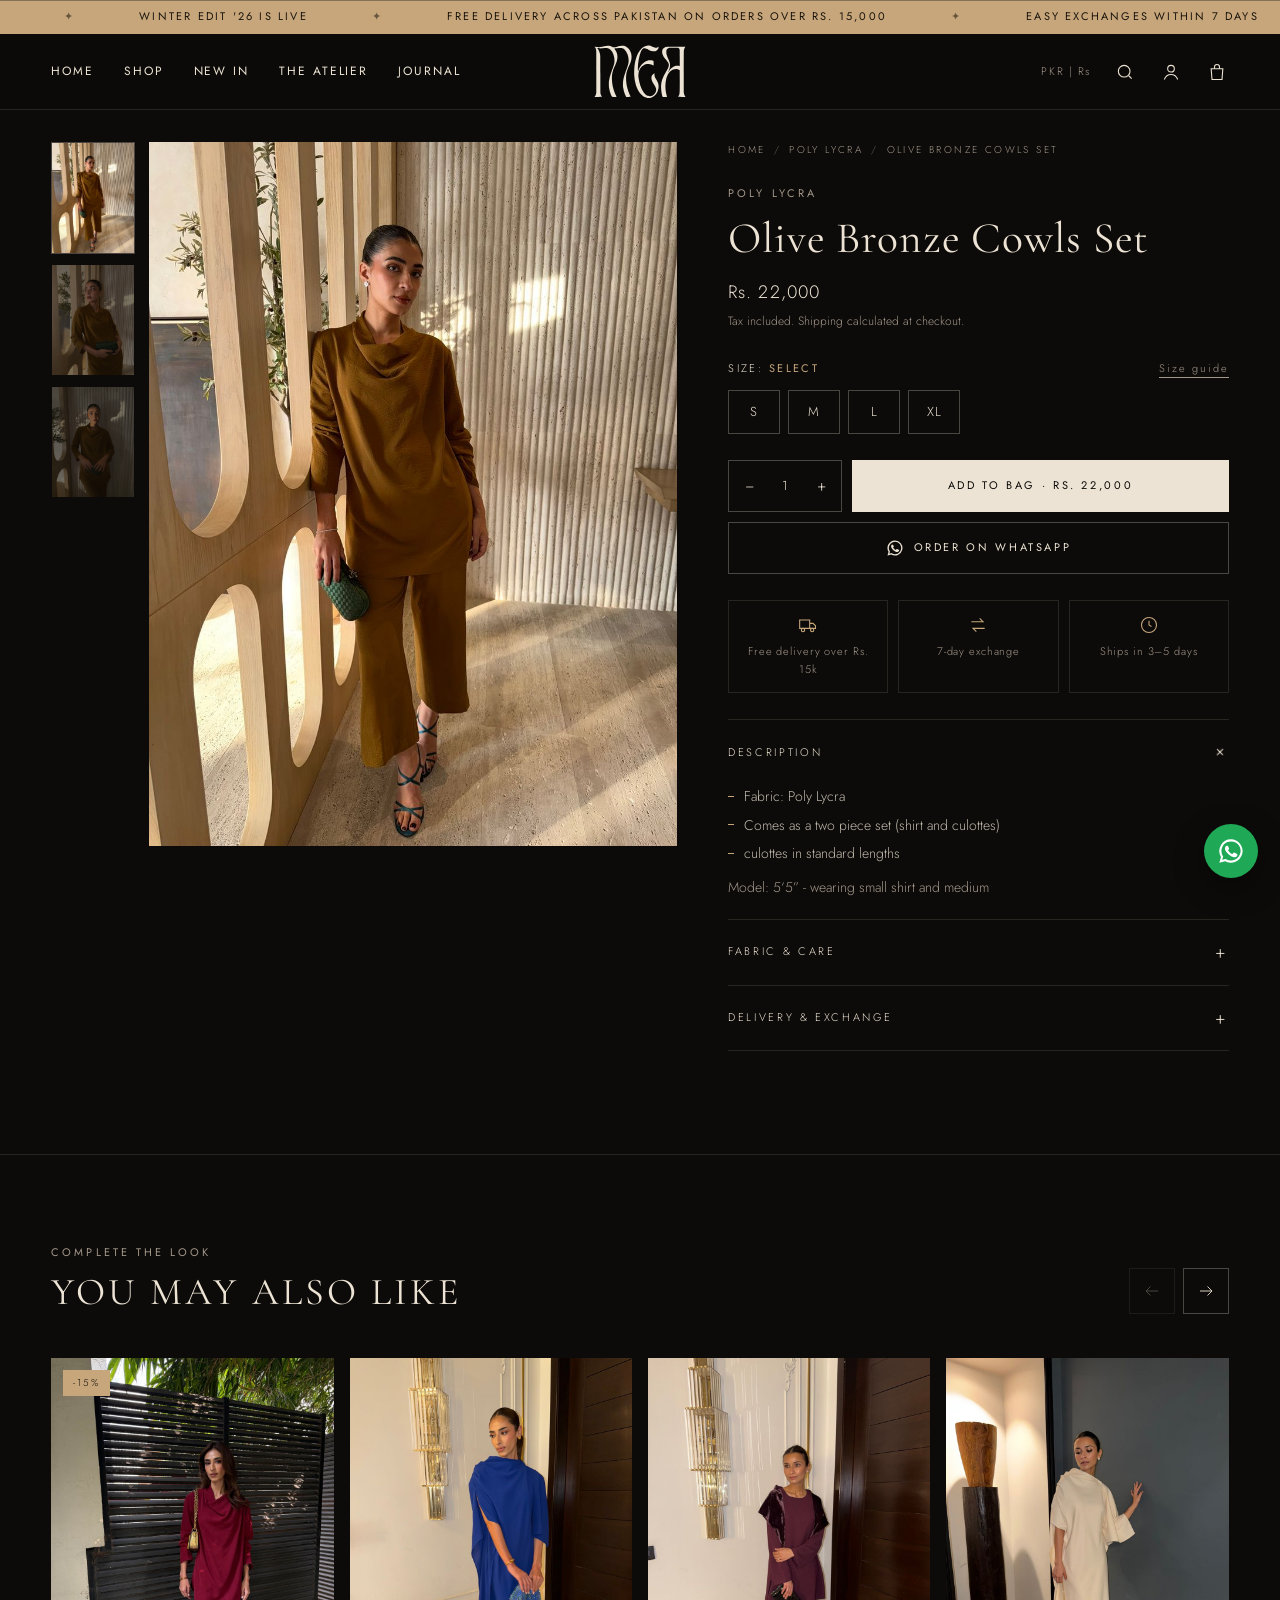
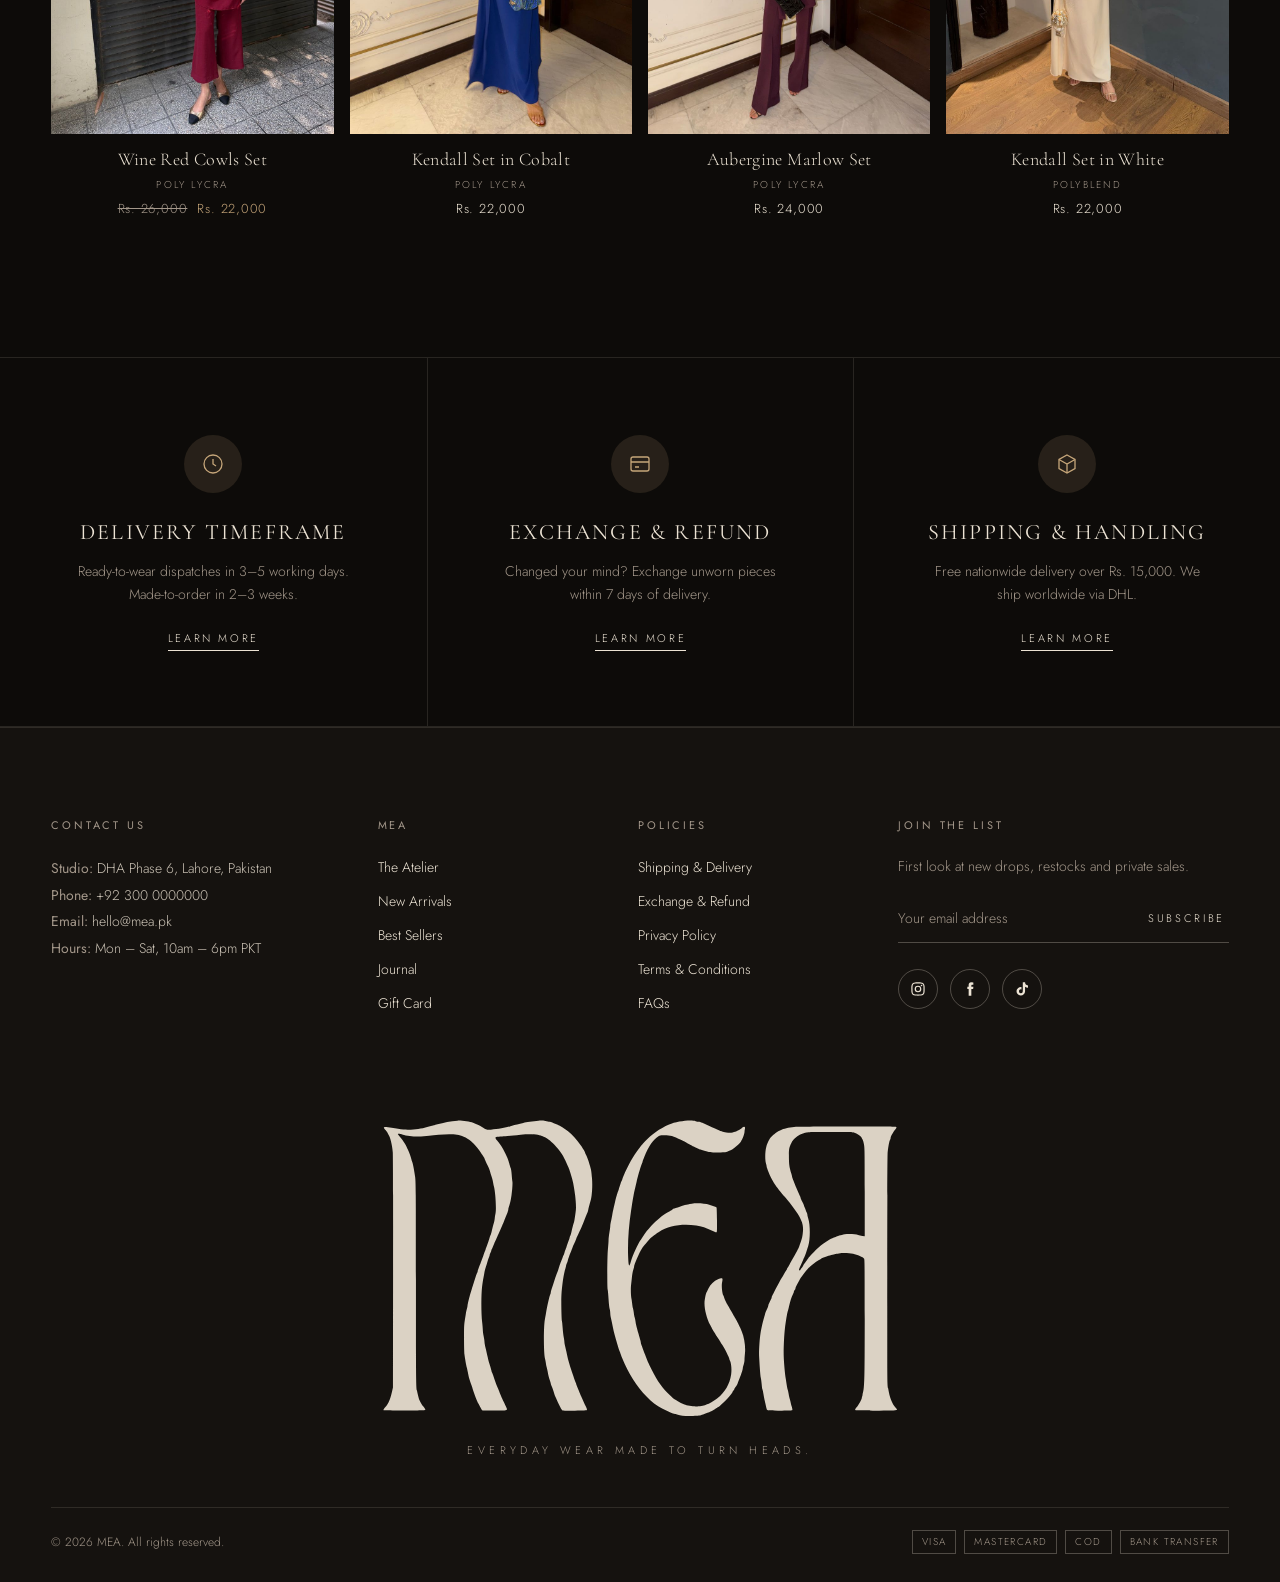
==== product.html @ 593d99a8 "Add MEA storefront design sample (static HTML/CSS/JS) Dark-theme sample with home, collection and pr" ====
<!doctype html>
<html lang="en">
<head>
<meta charset="utf-8">
<meta name="viewport" content="width=device-width, initial-scale=1">
<meta name="theme-color" content="#0d0b09">
<link rel="icon" href="assets/img/mea-logo.svg" type="image/svg+xml">
<link rel="preconnect" href="https://fonts.googleapis.com">
<link rel="preconnect" href="https://fonts.gstatic.com" crossorigin>
<link href="https://fonts.googleapis.com/css2?family=Cormorant+Garamond:ital,wght@0,300;0,400;0,500;1,300;1,400&family=Jost:wght@300;400;500&display=swap" rel="stylesheet">
<link rel="stylesheet" href="css/style.css">
<title>Product | MEA</title>
<meta name="description" content="MEA: everyday wear made to turn heads.">
</head>
<body data-page="product">
<main>
  <div class="container"><div class="pdp" id="pdp"></div></div>
  <section class="section section--border" style="padding-top:clamp(56px,7vw,96px);border-top:1px solid var(--line)">
    <div class="container">
      <div class="section__head">
        <div><span class="eyebrow">Complete the look</span><h2 class="title">You May Also Like</h2></div>
        <div class="carousel__nav" data-carousel-nav="related"><button type="button" class="arrow" aria-label="Previous"><svg viewBox="0 0 24 24"><path d="M20 12H4m6-6-6 6 6 6"/></svg></button><button type="button" class="arrow" aria-label="Next"><svg viewBox="0 0 24 24"><path d="M4 12h16m-6-6 6 6-6 6"/></svg></button></div>
      </div>
      <div class="carousel" data-carousel="related"><div class="carousel__track" id="relatedTrack"></div></div>
    </div>
  </section>
</main>
<script src="js/logo.js"></script>
<script src="js/products.js"></script>
<script src="js/app.js"></script>
</body>
</html>
---- css/style.css ----
/* =========================================================
   MEA — Everyday wear made to turn heads.
   Dark theme storefront (static sample)
   ========================================================= */

:root {
  --bg: #0d0b09;
  --bg-2: #15120f;
  --bg-3: #1d1915;
  --line: rgba(233, 223, 207, 0.12);
  --line-strong: rgba(233, 223, 207, 0.28);
  --text: #ece3d4;
  --muted: #a3978a;
  --accent: #c6a67a;
  --accent-soft: rgba(198, 166, 122, 0.14);
  --danger: #d48a7a;

  --serif: "Cormorant Garamond", "Times New Roman", serif;
  --sans: "Jost", "Helvetica Neue", Arial, sans-serif;

  --gutter: clamp(16px, 4vw, 56px);
  --max: 1440px;
  --header-h: 76px;
  --ease: cubic-bezier(.22, .61, .36, 1);
}

*, *::before, *::after { box-sizing: border-box; }
html { -webkit-text-size-adjust: 100%; scroll-behavior: smooth; }
body {
  margin: 0;
  background: var(--bg);
  color: var(--text);
  font-family: var(--sans);
  font-weight: 300;
  font-size: 15px;
  line-height: 1.6;
  -webkit-font-smoothing: antialiased;
  overflow-x: hidden;
}
body.no-scroll { overflow: hidden; }
img { display: block; max-width: 100%; }
a { color: inherit; text-decoration: none; }
button { font: inherit; color: inherit; background: none; border: 0; cursor: pointer; padding: 0; }
input, select, textarea { font: inherit; color: inherit; }
ul { list-style: none; margin: 0; padding: 0; }
h1, h2, h3, h4 { margin: 0; font-weight: 400; }
::selection { background: var(--accent); color: var(--bg); }
:focus-visible { outline: 1px solid var(--accent); outline-offset: 3px; }

.container { width: 100%; max-width: var(--max); margin: 0 auto; padding: 0 var(--gutter); }
.sr-only { position: absolute; width: 1px; height: 1px; overflow: hidden; clip: rect(0 0 0 0); white-space: nowrap; }

/* ---------- Type helpers ---------- */
.eyebrow {
  font-family: var(--sans);
  font-size: 11px;
  font-weight: 400;
  letter-spacing: .28em;
  text-transform: uppercase;
  color: var(--muted);
}
.title {
  font-family: var(--serif);
  font-size: clamp(26px, 3vw, 38px);
  letter-spacing: .08em;
  text-transform: uppercase;
  line-height: 1.1;
}
.display {
  font-family: var(--serif);
  font-weight: 300;
  font-size: clamp(44px, 7vw, 104px);
  line-height: .95;
  letter-spacing: .02em;
  text-transform: uppercase;
}
.italic { font-style: italic; text-transform: none; letter-spacing: 0; }

/* ---------- Buttons ---------- */
.btn {
  display: inline-flex; align-items: center; justify-content: center; gap: 10px;
  height: 46px; padding: 0 28px;
  font-size: 11px; font-weight: 400; letter-spacing: .24em; text-transform: uppercase;
  border: 1px solid var(--text);
  transition: background .35s var(--ease), color .35s var(--ease), border-color .35s var(--ease);
  white-space: nowrap;
}
.btn:hover { background: var(--text); color: var(--bg); }
.btn--solid { background: var(--text); color: var(--bg); }
.btn--solid:hover { background: var(--accent); border-color: var(--accent); color: var(--bg); }
.btn--sm { height: 36px; padding: 0 18px; font-size: 10px; }
.btn--block { width: 100%; }
.btn[disabled] { opacity: .4; pointer-events: none; }
.link-underline {
  font-size: 11px; letter-spacing: .24em; text-transform: uppercase;
  padding-bottom: 4px; border-bottom: 1px solid currentColor;
  transition: color .3s, border-color .3s;
}
.link-underline:hover { color: var(--accent); }

/* ---------- Announcement bar ---------- */
.announce {
  position: relative; z-index: 60;
  background: var(--accent); color: #1a140d;
  font-size: 11px; letter-spacing: .2em; text-transform: uppercase; font-weight: 400;
  height: 34px; overflow: hidden; display: flex; align-items: center;
}
.announce__track { display: flex; gap: 64px; white-space: nowrap; animation: marquee 38s linear infinite; padding-left: 64px; }
.announce__track span::before { content: "✦"; margin-right: 64px; opacity: .55; }
@keyframes marquee { to { transform: translateX(-50%); } }

/* ---------- Header ---------- */
.header {
  position: sticky; top: 0; z-index: 50;
  height: var(--header-h);
  transition: background .4s var(--ease), border-color .4s var(--ease), transform .4s var(--ease);
  border-bottom: 1px solid var(--line);
  background: rgba(13, 11, 9, .92);
  backdrop-filter: blur(14px);
  -webkit-backdrop-filter: blur(14px);
}
.header--overlay { position: fixed; left: 0; right: 0; top: 34px; background: transparent; border-color: rgba(255,255,255,.14); backdrop-filter: none; -webkit-backdrop-filter: none; }
.header--overlay.is-solid { top: 0; background: rgba(13, 11, 9, .92); border-color: var(--line); backdrop-filter: blur(14px); -webkit-backdrop-filter: blur(14px); }
.header__inner { height: 100%; display: grid; grid-template-columns: 1fr auto 1fr; align-items: center; gap: 24px; }
.nav { display: flex; gap: 30px; align-items: center; height: 100%; }
.nav > li { height: 100%; display: flex; align-items: center; }
.nav a, .nav button {
  font-size: 12px; letter-spacing: .16em; text-transform: uppercase; font-weight: 400;
  position: relative; padding: 6px 0;
}
.nav a::after, .nav button::after {
  content: ""; position: absolute; left: 0; bottom: 0; height: 1px; width: 100%;
  background: currentColor; transform: scaleX(0); transform-origin: right; transition: transform .4s var(--ease);
}
.nav a:hover::after, .nav button:hover::after, .nav a.is-active::after { transform: scaleX(1); transform-origin: left; }
.logo { display: block; color: var(--text); width: 92px; transition: color .3s; }
.logo:hover { color: var(--accent); }
.logo svg { width: 100%; height: auto; display: block; }
.header__actions { display: flex; justify-content: flex-end; align-items: center; gap: 22px; }
.icon-btn { position: relative; display: inline-flex; align-items: center; justify-content: center; width: 24px; height: 24px; transition: color .3s; }
.icon-btn:hover { color: var(--accent); }
.icon-btn svg { width: 20px; height: 20px; stroke: currentColor; fill: none; stroke-width: 1.3; }
.currency { font-size: 11px; letter-spacing: .14em; color: var(--muted); }
.bag-count {
  position: absolute; top: -7px; right: -9px; min-width: 17px; height: 17px; padding: 0 4px;
  border-radius: 9px; background: var(--accent); color: #1a140d;
  font-size: 10px; font-weight: 500; line-height: 17px; text-align: center;
  transform: scale(0); transition: transform .3s var(--ease);
}
.bag-count.has-items { transform: scale(1); }
.menu-toggle { display: none; }

/* Mega menu */
.has-mega { position: static; }
.mega {
  position: absolute; left: 0; right: 0; top: 100%;
  background: var(--bg-2); border-top: 1px solid var(--line); border-bottom: 1px solid var(--line);
  opacity: 0; visibility: hidden; transform: translateY(-8px);
  transition: opacity .35s var(--ease), transform .35s var(--ease), visibility .35s;
}
.has-mega:hover .mega, .has-mega:focus-within .mega { opacity: 1; visibility: visible; transform: none; }
.mega__inner { display: grid; grid-template-columns: repeat(3, 1fr) 1.3fr 1.3fr; gap: 40px; padding-top: 40px; padding-bottom: 44px; }
.mega h4 { font-family: var(--sans); font-size: 11px; letter-spacing: .24em; text-transform: uppercase; color: var(--muted); margin-bottom: 18px; font-weight: 400; }
.mega li + li { margin-top: 10px; }
.mega .mega__links a { font-family: var(--serif); font-size: 20px; letter-spacing: .02em; text-transform: none; padding: 0; }
.mega .mega__links a::after { display: none; }
.mega .mega__links a:hover { color: var(--accent); }
.mega__card { position: relative; display: block; overflow: hidden; aspect-ratio: 4/5; }
.mega__card img { width: 100%; height: 100%; object-fit: cover; transition: transform 1.2s var(--ease); }
.mega__card:hover img { transform: scale(1.05); }
.mega__card span { position: absolute; left: 18px; bottom: 16px; font-family: var(--serif); font-size: 22px; letter-spacing: .06em; text-transform: uppercase; }
.mega__card::after { display: none; }

/* ---------- Mobile drawer ---------- */
.drawer {
  position: fixed; top: 0; bottom: 0; z-index: 90; width: min(420px, 92vw);
  background: var(--bg-2); display: flex; flex-direction: column;
  transition: transform .5s var(--ease);
}
.drawer--left { left: 0; transform: translateX(-100%); border-right: 1px solid var(--line); }
.drawer--right { right: 0; transform: translateX(100%); border-left: 1px solid var(--line); }
.drawer.is-open { transform: none; }
.drawer__head { display: flex; align-items: center; justify-content: space-between; padding: 22px 24px; border-bottom: 1px solid var(--line); }
.drawer__head h3 { font-family: var(--serif); font-size: 22px; letter-spacing: .1em; text-transform: uppercase; }
.drawer__body { flex: 1; overflow-y: auto; padding: 8px 24px 24px; }
.drawer__foot { border-top: 1px solid var(--line); padding: 20px 24px 24px; }
.overlay {
  position: fixed; inset: 0; z-index: 80; background: rgba(0, 0, 0, .6);
  opacity: 0; visibility: hidden; transition: opacity .4s, visibility .4s;
}
.overlay.is-open { opacity: 1; visibility: visible; }
.mnav a, .mnav summary { display: flex; justify-content: space-between; align-items: center; padding: 16px 0; border-bottom: 1px solid var(--line); font-family: var(--serif); font-size: 22px; letter-spacing: .06em; text-transform: uppercase; cursor: pointer; list-style: none; }
.mnav summary::-webkit-details-marker { display: none; }
.mnav summary::after { content: "+"; font-family: var(--sans); font-weight: 300; }
.mnav details[open] summary::after { content: "–"; }
.mnav details a { font-family: var(--sans); font-size: 13px; letter-spacing: .16em; padding: 12px 0 12px 14px; color: var(--muted); }

/* ---------- Search ---------- */
.search {
  position: fixed; inset: 0 0 auto 0; z-index: 95; background: var(--bg-2);
  border-bottom: 1px solid var(--line);
  transform: translateY(-100%); transition: transform .5s var(--ease);
  max-height: 100vh; overflow-y: auto;
}
.search.is-open { transform: none; }
.search__bar { display: flex; align-items: center; gap: 16px; padding-top: 28px; padding-bottom: 22px; border-bottom: 1px solid var(--line); }
.search__bar input { flex: 1; background: none; border: 0; outline: 0; font-family: var(--serif); font-size: clamp(24px, 3.2vw, 40px); letter-spacing: .02em; padding: 6px 0; min-width: 0; }
.search__bar input::placeholder { color: var(--muted); opacity: .6; }
.search__results { display: grid; grid-template-columns: repeat(5, 1fr); gap: 16px; padding-top: 24px; padding-bottom: 32px; }
.search__empty { color: var(--muted); padding: 24px 0 32px; }
.search__hint { display: flex; flex-wrap: wrap; gap: 10px; padding: 22px 0 32px; align-items: center; }
.chip { border: 1px solid var(--line-strong); padding: 7px 14px; font-size: 11px; letter-spacing: .16em; text-transform: uppercase; transition: border-color .3s, color .3s; }
.chip:hover, .chip.is-active { border-color: var(--accent); color: var(--accent); }

/* ---------- Hero ---------- */
.hero { position: relative; height: 100vh; height: 100svh; min-height: 560px; max-height: 1000px; overflow: hidden; background: #000; }
.hero__slide { position: absolute; inset: 0; opacity: 0; visibility: hidden; transition: opacity 1.2s var(--ease), visibility 1.2s; }
.hero__slide.is-active { opacity: 1; visibility: visible; }
.hero__panels { position: absolute; inset: 0; display: grid; grid-template-columns: repeat(3, 1fr); gap: 2px; }
.hero__panels img { width: 100%; height: 100%; object-fit: cover; object-position: center 22%; transform: scale(1.08); transition: transform 7s linear; }
.hero__slide.is-active .hero__panels img { transform: scale(1); }
.hero::after {
  content: ""; position: absolute; inset: 0; pointer-events: none; z-index: 1;
  background:
    linear-gradient(90deg, rgba(13,11,9,.55) 0%, rgba(13,11,9,0) 55%),
    linear-gradient(180deg, rgba(13,11,9,.55) 0%, rgba(13,11,9,0) 28%, rgba(13,11,9,0) 50%, rgba(13,11,9,.85) 100%);
}
.hero__content {
  position: absolute; z-index: 2; left: 0; right: 0; bottom: clamp(48px, 9vh, 96px);
  display: flex; align-items: flex-end; justify-content: space-between; gap: 32px;
}
.hero__copy > * { opacity: 0; transform: translateY(24px); transition: opacity 1s var(--ease), transform 1s var(--ease); }
.hero__slide.is-active .hero__copy > * { opacity: 1; transform: none; }
.hero__slide.is-active .hero__copy > *:nth-child(2) { transition-delay: .15s; }
.hero__slide.is-active .hero__copy > *:nth-child(3) { transition-delay: .3s; }
.hero__slide.is-active .hero__copy > *:nth-child(4) { transition-delay: .45s; }
.hero__copy .eyebrow { color: var(--text); margin-bottom: 18px; }
.hero__copy p { max-width: 420px; margin: 18px 0 28px; color: rgba(236,227,212,.82); font-size: 15px; }
.hero__controls-wrap { pointer-events: none; justify-content: flex-end !important; }
.hero__controls { pointer-events: auto; display: flex; align-items: center; gap: 22px; z-index: 3; }
.hero__dots { display: flex; gap: 10px; }
.hero__dots button { width: 34px; height: 2px; background: rgba(236,227,212,.3); position: relative; overflow: hidden; }
.hero__dots button span { position: absolute; inset: 0; background: var(--text); transform: scaleX(0); transform-origin: left; }
.hero__dots button.is-active span { animation: progress 6.5s linear forwards; }
@keyframes progress { to { transform: scaleX(1); } }
.hero__count { font-size: 12px; letter-spacing: .2em; color: var(--muted); }

/* ---------- Sections ---------- */
.section { padding: clamp(64px, 9vw, 120px) 0; }
.section--tight { padding: clamp(48px, 6vw, 80px) 0; }
.section + .section--border { border-top: 1px solid var(--line); }
.section__head { display: flex; align-items: flex-end; justify-content: space-between; gap: 24px; margin-bottom: clamp(28px, 3.5vw, 44px); }
.section__head .eyebrow { display: block; margin-bottom: 10px; }

/* ---------- Product grid & cards ---------- */
.grid { display: grid; grid-template-columns: repeat(4, 1fr); gap: clamp(10px, 1.4vw, 20px); row-gap: clamp(32px, 3.5vw, 48px); }
.grid--3 { grid-template-columns: repeat(3, 1fr); }
.grid--2 { grid-template-columns: repeat(2, 1fr); }
.card { position: relative; }
.card__frame { position: relative; overflow: hidden; }
.card__media { position: relative; display: block; aspect-ratio: 3/4; overflow: hidden; background: var(--bg-3); }
.card__media img { position: absolute; inset: 0; width: 100%; height: 100%; object-fit: cover; object-position: center top; transition: opacity .8s var(--ease), transform 1.4s var(--ease); }
.card__media img.alt { opacity: 0; }
.card:hover .card__media img.alt { opacity: 1; }
.card:hover .card__media img { transform: scale(1.04); }
.card__badge {
  position: absolute; top: 12px; left: 12px; z-index: 2;
  font-size: 10px; letter-spacing: .2em; text-transform: uppercase;
  background: rgba(13,11,9,.75); backdrop-filter: blur(6px); -webkit-backdrop-filter: blur(6px);
  padding: 5px 10px;
}
.card__badge--sale { background: var(--accent); color: #1a140d; }
.card__quick {
  position: absolute; left: 10px; right: 10px; bottom: 10px; z-index: 2;
  background: rgba(13,11,9,.86); backdrop-filter: blur(8px); -webkit-backdrop-filter: blur(8px);
  padding: 12px 12px 10px; text-align: center;
  transform: translateY(calc(100% + 12px)); transition: transform .5s var(--ease);
}
.card:hover .card__quick, .card:focus-within .card__quick { transform: none; }
.card__quick small { display: block; font-size: 10px; letter-spacing: .22em; text-transform: uppercase; color: var(--muted); margin-bottom: 8px; }
.card__sizes { display: flex; flex-wrap: wrap; justify-content: center; gap: 4px; }
.card__sizes button { min-width: 34px; height: 28px; padding: 0 6px; font-size: 11px; border: 1px solid var(--line-strong); transition: background .25s, color .25s, border-color .25s; }
.card__sizes button:hover { background: var(--text); color: var(--bg); border-color: var(--text); }
.card__info { padding-top: 14px; text-align: center; }
.card__title { font-family: var(--serif); font-size: 18px; letter-spacing: .02em; line-height: 1.25; display: block; transition: color .3s; }
.card__title:hover { color: var(--accent); }
.card__fabric { display: block; font-size: 10px; letter-spacing: .22em; text-transform: uppercase; color: var(--muted); margin-top: 6px; }
.price { font-size: 13px; letter-spacing: .06em; margin-top: 6px; display: flex; justify-content: center; gap: 10px; }
.price s { color: var(--muted); }
.price .sale { color: var(--accent); }
.card.is-soldout .card__media img { filter: grayscale(.5) brightness(.75); }

/* ---------- Carousel ---------- */
.carousel { position: relative; }
.carousel__track {
  display: grid; grid-auto-flow: column; grid-auto-columns: calc((100% - 3 * var(--gap, 16px)) / 4);
  gap: var(--gap, 16px); overflow-x: auto; scroll-snap-type: x mandatory; scrollbar-width: none;
  scroll-behavior: smooth;
}
.carousel__track::-webkit-scrollbar { display: none; }
.carousel__track > * { scroll-snap-align: start; }
.carousel--3 .carousel__track { grid-auto-columns: calc((100% - 2 * var(--gap, 16px)) / 3); }
.carousel__nav { display: flex; gap: 8px; }
.arrow {
  width: 46px; height: 46px; border: 1px solid var(--line-strong); display: inline-flex; align-items: center; justify-content: center;
  transition: background .3s, color .3s, border-color .3s;
}
.arrow:hover { background: var(--text); color: var(--bg); border-color: var(--text); }
.arrow svg { width: 18px; height: 18px; stroke: currentColor; fill: none; stroke-width: 1.2; }
.arrow[disabled] { opacity: .3; pointer-events: none; }

/* Fabric tiles */
.tile { position: relative; display: block; overflow: hidden; aspect-ratio: 3/4; background: var(--bg-3); }
.tile img { width: 100%; height: 100%; object-fit: cover; object-position: center 25%; transition: transform 1.6s var(--ease), filter .8s; filter: brightness(.82); }
.tile:hover img { transform: scale(1.06); filter: brightness(.95); }
.tile::after { content: ""; position: absolute; inset: 0; background: linear-gradient(180deg, transparent 55%, rgba(13,11,9,.75)); }
.tile__label { position: absolute; z-index: 2; left: 0; right: 0; bottom: 26px; text-align: center; }
.tile__label strong { display: block; font-family: var(--serif); font-weight: 400; font-size: clamp(22px, 2.2vw, 30px); letter-spacing: .14em; text-transform: uppercase; }
.tile__label span { display: inline-block; margin-top: 8px; font-size: 10px; letter-spacing: .26em; text-transform: uppercase; color: rgba(236,227,212,.75); }

/* Split / occasion tiles */
.split { display: grid; grid-template-columns: 1fr 1fr; gap: clamp(10px, 1.4vw, 20px); }
.split .tile { aspect-ratio: 4/5; }
.split .tile__label { bottom: 40px; }
.split .tile__label strong { font-size: clamp(30px, 3.6vw, 52px); }

/* ---------- Editorial ---------- */
.editorial { position: relative; display: grid; grid-template-columns: 1.15fr 1fr; min-height: 640px; background: var(--bg-2); border-top: 1px solid var(--line); border-bottom: 1px solid var(--line); }
.editorial__media { position: relative; display: grid; grid-template-columns: 1.2fr .8fr; gap: 2px; }
.editorial__media img { width: 100%; height: 100%; object-fit: cover; object-position: center 25%; }
.editorial__copy { display: flex; flex-direction: column; justify-content: center; padding: clamp(40px, 6vw, 96px); }
.editorial__copy .display { font-size: clamp(42px, 5.4vw, 84px); margin: 18px 0 26px; }
.editorial__copy p { color: var(--muted); max-width: 440px; margin: 0 0 34px; }
.signature { font-family: var(--serif); font-style: italic; font-size: 22px; color: var(--accent); margin-bottom: 30px; }

/* ---------- As seen on ---------- */
.seen { display: grid; grid-template-columns: repeat(6, 1fr); gap: clamp(14px, 2vw, 28px); }
.seen a { text-align: center; display: block; }
.seen__ring {
  position: relative; display: block; aspect-ratio: 1; border-radius: 50%; padding: 3px;
  background: conic-gradient(from 210deg, #c6a67a, #8a6a45, #e9d6b4, #c6a67a);
  transition: transform .5s var(--ease);
}
.seen a:hover .seen__ring { transform: translateY(-6px); }
.seen__ring img { width: 100%; height: 100%; border-radius: 50%; object-fit: cover; object-position: center 12%; border: 3px solid var(--bg); }
.seen span.handle { display: block; margin-top: 14px; font-size: 12px; letter-spacing: .12em; color: var(--muted); }

/* ---------- Promise / policies ---------- */
.promise { display: grid; grid-template-columns: repeat(3, 1fr); border-top: 1px solid var(--line); border-bottom: 1px solid var(--line); }
.promise__item { text-align: center; padding: clamp(48px, 6vw, 84px) 24px; }
.promise__item + .promise__item { border-left: 1px solid var(--line); }
.promise__icon { width: 58px; height: 58px; margin: 0 auto 22px; border-radius: 50%; background: var(--accent-soft); display: flex; align-items: center; justify-content: center; color: var(--accent); }
.promise__icon svg { width: 24px; height: 24px; stroke: currentColor; fill: none; stroke-width: 1.3; }
.promise__item h3 { font-family: var(--serif); font-size: 22px; letter-spacing: .1em; text-transform: uppercase; margin-bottom: 10px; }
.promise__item p { color: var(--muted); font-size: 14px; max-width: 280px; margin: 0 auto 20px; }

/* ---------- Marquee band ---------- */
.band { overflow: hidden; border-top: 1px solid var(--line); border-bottom: 1px solid var(--line); padding: 26px 0; }
.band__track { display: flex; gap: 48px; white-space: nowrap; animation: marquee 40s linear infinite; width: max-content; }
.band__track span { font-family: var(--serif); font-size: clamp(30px, 4vw, 56px); letter-spacing: .06em; text-transform: uppercase; font-weight: 300; }
.band__track span:nth-child(even) { font-style: italic; color: var(--accent); text-transform: none; }

/* ---------- Footer ---------- */
.footer { background: var(--bg-2); border-top: 1px solid var(--line); padding-top: clamp(56px, 7vw, 96px); }
.footer__grid { display: grid; grid-template-columns: 1.3fr 1fr 1fr 1.5fr; gap: 40px; }
.footer h4 { font-size: 11px; letter-spacing: .26em; text-transform: uppercase; font-weight: 400; color: var(--muted); margin-bottom: 20px; }
.footer li + li { margin-top: 10px; }
.footer a { font-size: 14px; transition: color .3s; }
.footer a:hover { color: var(--accent); }
.footer address { font-style: normal; font-size: 14px; line-height: 1.9; color: rgba(236,227,212,.85); }
.footer address strong { font-weight: 400; color: var(--muted); }
.newsletter p { color: var(--muted); font-size: 14px; margin: 0 0 18px; }
.newsletter form { display: flex; border-bottom: 1px solid var(--line-strong); }
.newsletter input { flex: 1; min-width: 0; background: none; border: 0; outline: 0; padding: 12px 0; font-size: 14px; }
.newsletter input::placeholder { color: var(--muted); }
.newsletter button { font-size: 11px; letter-spacing: .24em; text-transform: uppercase; padding: 0 4px 0 16px; transition: color .3s; }
.newsletter button:hover { color: var(--accent); }
.socials { display: flex; gap: 12px; margin-top: 26px; }
.socials a { width: 40px; height: 40px; border: 1px solid var(--line-strong); border-radius: 50%; display: inline-flex; align-items: center; justify-content: center; transition: border-color .3s, color .3s; }
.socials a:hover { border-color: var(--accent); }
.socials svg { width: 16px; height: 16px; fill: currentColor; }
.footer__brand { display: flex; flex-direction: column; align-items: center; padding: clamp(56px, 8vw, 110px) 0 clamp(32px, 4vw, 48px); border-bottom: 1px solid var(--line); }
.footer__brand .logo { width: min(520px, 70vw); color: rgba(236,227,212,.92); }
.footer__brand p { margin: 22px 0 0; font-size: 11px; letter-spacing: .4em; text-transform: uppercase; color: var(--muted); text-align: center; }
.footer__bottom { display: flex; justify-content: space-between; align-items: center; gap: 16px; flex-wrap: wrap; padding: 22px 0 28px; font-size: 12px; color: var(--muted); }
.payments { display: flex; gap: 8px; flex-wrap: wrap; }
.payments span { border: 1px solid var(--line-strong); padding: 3px 9px; font-size: 10px; letter-spacing: .14em; text-transform: uppercase; }

/* WhatsApp */
.whatsapp {
  position: fixed; right: 22px; bottom: 22px; z-index: 70; width: 54px; height: 54px; border-radius: 50%;
  background: #1fa855; color: #fff; display: flex; align-items: center; justify-content: center;
  box-shadow: 0 10px 30px rgba(0,0,0,.4); transition: transform .3s var(--ease);
}
.whatsapp:hover { transform: scale(1.08); }
.whatsapp svg { width: 28px; height: 28px; fill: currentColor; }

/* ---------- Cart drawer ---------- */
.cart-item { display: grid; grid-template-columns: 86px 1fr; gap: 16px; padding: 18px 0; border-bottom: 1px solid var(--line); }
.cart-item img { width: 86px; aspect-ratio: 3/4; object-fit: cover; object-position: top; }
.cart-item h4 { font-family: var(--serif); font-size: 18px; line-height: 1.2; }
.cart-item .meta { font-size: 12px; color: var(--muted); letter-spacing: .06em; margin: 4px 0 10px; }
.cart-item__row { display: flex; align-items: center; justify-content: space-between; gap: 10px; }
.qty { display: inline-flex; align-items: center; border: 1px solid var(--line-strong); height: 34px; }
.qty button { width: 32px; height: 100%; font-size: 16px; transition: color .3s; }
.qty button:hover { color: var(--accent); }
.qty span, .qty input { width: 32px; text-align: center; font-size: 13px; background: none; border: 0; outline: 0; }
.remove { font-size: 11px; letter-spacing: .16em; text-transform: uppercase; color: var(--muted); border-bottom: 1px solid transparent; }
.remove:hover { color: var(--text); border-color: currentColor; }
.cart-empty { text-align: center; padding: 64px 0; }
.cart-empty p { font-family: var(--serif); font-size: 26px; margin: 0 0 24px; }
.ship-meter { padding: 18px 0 8px; font-size: 13px; color: var(--muted); }
.ship-meter b { color: var(--text); font-weight: 400; }
.ship-meter__bar { height: 2px; background: var(--line); margin-top: 10px; }
.ship-meter__bar span { display: block; height: 100%; background: var(--accent); transition: width .6s var(--ease); }
.subtotal { display: flex; justify-content: space-between; font-size: 14px; letter-spacing: .14em; text-transform: uppercase; margin-bottom: 6px; }
.note { font-size: 12px; color: var(--muted); margin: 0 0 16px; }

/* ---------- Toast ---------- */
.toast {
  position: fixed; left: 50%; bottom: 28px; z-index: 120; transform: translate(-50%, 140%);
  background: var(--text); color: var(--bg); padding: 14px 22px; font-size: 13px; letter-spacing: .06em;
  display: flex; gap: 14px; align-items: center; transition: transform .5s var(--ease); max-width: calc(100vw - 32px);
}
.toast { visibility: hidden; }
.toast.is-open { transform: translate(-50%, 0); visibility: visible; }
.toast button { text-decoration: underline; text-underline-offset: 3px; }

/* ---------- Page banner (collection) ---------- */
.page-banner { position: relative; height: clamp(300px, 42vw, 460px); overflow: hidden; display: flex; align-items: center; justify-content: center; text-align: center; }
.page-banner img { position: absolute; inset: 0; width: 100%; height: 100%; object-fit: cover; object-position: center 30%; filter: brightness(.5); }
.page-banner__copy { position: relative; z-index: 1; padding: 0 var(--gutter); }
.page-banner .display { font-size: clamp(42px, 6vw, 84px); }
.page-banner p { color: rgba(236,227,212,.78); margin: 14px auto 0; max-width: 520px; }
.crumbs { font-size: 10px; letter-spacing: .24em; text-transform: uppercase; color: var(--muted); margin-bottom: 18px; }
.crumbs a:hover { color: var(--text); }
.crumbs span { margin: 0 8px; opacity: .6; }

/* Toolbar */
.toolbar { position: sticky; top: var(--header-h); z-index: 30; background: rgba(13,11,9,.94); backdrop-filter: blur(12px); -webkit-backdrop-filter: blur(12px); border-top: 1px solid var(--line); border-bottom: 1px solid var(--line); }
.toolbar__inner { display: grid; grid-template-columns: auto auto 1fr auto; height: 56px; }
.toolbar__inner > * { display: flex; align-items: center; gap: 10px; padding: 0 26px; font-size: 11px; letter-spacing: .22em; text-transform: uppercase; border-right: 1px solid var(--line); }
.toolbar__inner > *:first-child { border-left: 1px solid var(--line); }
.toolbar__count { justify-content: center; color: var(--muted); }
.toolbar select { background: transparent; border: 0; outline: 0; font-size: 11px; letter-spacing: .22em; text-transform: uppercase; cursor: pointer; padding-right: 4px; }
.toolbar select option { background: var(--bg-2); color: var(--text); }
.toolbar svg { width: 16px; height: 16px; stroke: currentColor; fill: none; stroke-width: 1.3; }
.view-toggle { gap: 14px !important; }
.view-toggle button { display: inline-flex; gap: 2px; opacity: .35; transition: opacity .3s; }
.view-toggle button i { width: 5px; height: 12px; border: 1px solid currentColor; display: block; }
.view-toggle button.is-active, .view-toggle button:hover { opacity: 1; }
.chips-row { display: flex; flex-wrap: wrap; gap: 10px; padding-top: 28px; }
.collection-tabs { display: flex; gap: 10px; flex-wrap: wrap; justify-content: center; padding-top: 32px; }
.shop-grid { padding-top: 32px; padding-bottom: clamp(64px, 8vw, 110px); }
.empty-state { text-align: center; padding: 80px 0; color: var(--muted); }
.empty-state p { font-family: var(--serif); font-size: 28px; color: var(--text); margin: 0 0 20px; }

/* Filters */
.filter-group { padding: 20px 0; border-bottom: 1px solid var(--line); }
.filter-group h4 { font-size: 11px; letter-spacing: .24em; text-transform: uppercase; color: var(--muted); font-weight: 400; margin-bottom: 14px; }
.check { display: flex; align-items: center; gap: 12px; padding: 6px 0; cursor: pointer; font-size: 14px; }
.check input { appearance: none; -webkit-appearance: none; width: 16px; height: 16px; border: 1px solid var(--line-strong); margin: 0; display: grid; place-content: center; cursor: pointer; }
.check input:checked { background: var(--accent); border-color: var(--accent); }
.check input:checked::after { content: ""; width: 8px; height: 4px; border: solid #1a140d; border-width: 0 0 1.5px 1.5px; transform: rotate(-45deg) translate(1px, -1px); }
.check em { font-style: normal; color: var(--muted); margin-left: auto; font-size: 12px; }
.range-row { display: flex; gap: 10px; }
.range-row input { width: 100%; background: transparent; border: 1px solid var(--line-strong); padding: 10px 12px; outline: 0; font-size: 13px; }
.range-row input:focus { border-color: var(--accent); }

/* ---------- Product page ---------- */
.pdp > *, .gallery > * { min-width: 0; }
.pdp { display: grid; grid-template-columns: 1.25fr 1fr; gap: clamp(28px, 4vw, 72px); padding-top: 32px; padding-bottom: clamp(64px, 8vw, 110px); align-items: start; }
.gallery { display: grid; grid-template-columns: 84px 1fr; gap: 14px; position: sticky; top: calc(var(--header-h) + 20px); }
.gallery__thumbs { display: flex; flex-direction: column; gap: 10px; }
.gallery__thumbs button { aspect-ratio: 3/4; overflow: hidden; opacity: .45; border: 1px solid transparent; transition: opacity .3s, border-color .3s; }
.gallery__thumbs button.is-active, .gallery__thumbs button:hover { opacity: 1; border-color: var(--line-strong); }
.gallery__thumbs img { width: 100%; height: 100%; object-fit: cover; object-position: top; }
.gallery__main { position: relative; overflow: hidden; background: var(--bg-3); aspect-ratio: 3/4; cursor: zoom-in; }
.gallery__scroller { height: 100%; }
.gallery__main img { width: 100%; height: 100%; object-fit: cover; object-position: top; transition: transform .2s ease-out, opacity .4s; }
.gallery__main.is-zoom img { transform: scale(1.9); }
.gallery__dots { display: none; }
.pdp__info .crumbs { margin-bottom: 22px; }
.pdp__title { font-family: var(--serif); font-size: clamp(32px, 3.4vw, 48px); line-height: 1.05; letter-spacing: .02em; }
.pdp__price { font-size: 18px; letter-spacing: .06em; margin: 16px 0 6px; display: flex; gap: 14px; align-items: baseline; }
.pdp__price s { color: var(--muted); font-size: 15px; }
.pdp__price .sale { color: var(--accent); }
.pdp__tax { font-size: 12px; color: var(--muted); margin: 0 0 28px; }
.pdp__label { display: flex; justify-content: space-between; align-items: center; font-size: 11px; letter-spacing: .22em; text-transform: uppercase; margin-bottom: 12px; }
.pdp__label button { color: var(--muted); border-bottom: 1px solid currentColor; letter-spacing: .18em; }
.pdp__label button:hover { color: var(--text); }
.sizes { display: flex; flex-wrap: wrap; gap: 8px; margin-bottom: 26px; }
.sizes button { min-width: 52px; height: 44px; padding: 0 12px; border: 1px solid var(--line-strong); font-size: 13px; letter-spacing: .06em; transition: background .25s, color .25s, border-color .25s; }
.sizes button:hover { border-color: var(--text); }
.sizes button.is-active { background: var(--text); color: var(--bg); border-color: var(--text); }
.sizes.shake { animation: shake .4s; }
@keyframes shake { 25% { transform: translateX(-6px); } 75% { transform: translateX(6px); } }
.pdp__buy { display: grid; grid-template-columns: auto 1fr; gap: 10px; margin-bottom: 10px; }
.pdp__buy .qty { height: 52px; }
.pdp__buy .qty button { width: 40px; }
.pdp__buy .btn { height: 52px; }
.btn--wa { width: 100%; height: 52px; border-color: var(--line-strong); }
.btn--wa svg { width: 18px; height: 18px; fill: currentColor; }
.perks { display: grid; grid-template-columns: repeat(3, 1fr); gap: 10px; margin: 26px 0; }
.perks div { border: 1px solid var(--line); padding: 14px 10px; text-align: center; font-size: 11px; letter-spacing: .08em; color: var(--muted); }
.perks svg { width: 20px; height: 20px; stroke: var(--accent); fill: none; stroke-width: 1.3; display: block; margin: 0 auto 8px; }
.accordion { border-top: 1px solid var(--line); }
.accordion details { border-bottom: 1px solid var(--line); }
.accordion summary { display: flex; justify-content: space-between; align-items: center; padding: 18px 0; cursor: pointer; list-style: none; font-size: 11px; letter-spacing: .24em; text-transform: uppercase; }
.accordion summary::-webkit-details-marker { display: none; }
.accordion summary::after { content: "+"; font-size: 18px; font-weight: 300; transition: transform .3s; }
.accordion details[open] summary::after { transform: rotate(45deg); }
.accordion .acc-body { padding: 0 0 20px; color: rgba(236,227,212,.8); font-size: 14px; }
.accordion .acc-body li { padding-left: 16px; position: relative; margin-bottom: 6px; }
.accordion .acc-body li::before { content: ""; position: absolute; left: 0; top: .75em; width: 6px; height: 1px; background: var(--accent); }

/* Modal */
.modal { position: fixed; inset: 0; z-index: 110; display: flex; align-items: center; justify-content: center; padding: 16px; opacity: 0; visibility: hidden; transition: opacity .35s, visibility .35s; }
.modal.is-open { opacity: 1; visibility: visible; }
.modal__backdrop { position: absolute; inset: 0; background: rgba(0,0,0,.7); }
.modal__box { position: relative; background: var(--bg-2); border: 1px solid var(--line); width: min(640px, 100%); max-height: 90vh; overflow: auto; padding: 32px; }
.modal__box h3 { font-family: var(--serif); font-size: 28px; letter-spacing: .08em; text-transform: uppercase; margin-bottom: 6px; }
.modal__close { position: absolute; top: 16px; right: 16px; }
.table-wrap { overflow-x: auto; }
table.sizes-table { width: 100%; border-collapse: collapse; font-size: 13px; margin-top: 20px; }
.sizes-table th, .sizes-table td { border-bottom: 1px solid var(--line); padding: 12px 10px; text-align: center; }
.sizes-table th { font-weight: 400; font-size: 11px; letter-spacing: .18em; text-transform: uppercase; color: var(--muted); }

/* ---------- Reveal animation ---------- */
.reveal { opacity: 0; transform: translateY(30px); transition: opacity 1s var(--ease), transform 1s var(--ease); }
.reveal.is-in { opacity: 1; transform: none; }
@media (prefers-reduced-motion: reduce) {
  *, *::before, *::after { animation: none !important; transition: none !important; }
  .reveal { opacity: 1; transform: none; }
}

/* ---------- Responsive ---------- */
@media (max-width: 1100px) {
  .nav { display: none; }
  .menu-toggle { display: inline-flex; }
  .header__left { display: flex; align-items: center; gap: 18px; }
  .currency { display: none; }
  .grid { grid-template-columns: repeat(3, 1fr); }
  .carousel__track { grid-auto-columns: calc((100% - 2 * var(--gap, 16px)) / 3); }
  .footer__grid { grid-template-columns: 1fr 1fr; }
  .editorial { grid-template-columns: 1fr; }
  .editorial__media { height: 70vw; max-height: 640px; }
  .seen { grid-template-columns: repeat(3, 1fr); row-gap: 32px; }
  .search__results { grid-template-columns: repeat(4, 1fr); }
}
@media (max-width: 860px) {
  .pdp { grid-template-columns: 1fr; padding-top: 0; }
  .pdp > .gallery { margin: 0 calc(var(--gutter) * -1); }
  .gallery { position: relative; top: 0; grid-template-columns: 1fr; }
  .gallery__thumbs { display: none; }
  .gallery__main { cursor: default; aspect-ratio: auto; background: none; }
  .gallery__main.is-zoom img { transform: none; }
  .gallery__scroller { display: flex; overflow-x: auto; scroll-snap-type: x mandatory; scrollbar-width: none; }
  .gallery__scroller::-webkit-scrollbar { display: none; }
  .gallery__scroller img { flex: 0 0 100%; scroll-snap-align: start; aspect-ratio: 3/4; }
  .gallery__dots { display: flex; justify-content: center; gap: 6px; padding: 14px 0 4px; }
  .gallery__dots span { width: 6px; height: 6px; border-radius: 50%; background: var(--line-strong); transition: background .3s; }
  .gallery__dots span.is-active { background: var(--text); }
  .toolbar__inner { grid-template-columns: 1fr 1fr; height: auto; }
  .toolbar__inner > * { height: 50px; justify-content: center; padding: 0 12px; }
  .toolbar__count, .view-toggle { display: none !important; }
  .toolbar__inner > *:first-child { border-left: 0; }
  .toolbar__inner > *:nth-child(2) { border-right: 0; }
}
@media (max-width: 760px) {
  :root { --header-h: 62px; }
  body { font-size: 14px; }
  .logo { width: 72px; }
  .header__actions { gap: 16px; }
  .header__actions .hide-sm { display: none; }
  .hero { height: 88svh; min-height: 520px; }
  .hero__panels { grid-template-columns: 1fr; }
  .hero__panels img:not(:first-child) { display: none; }
  .hero__content { flex-direction: column; align-items: flex-start; bottom: 64px; }
  .hero__controls-wrap { bottom: 26px; }
  .hero__count { display: none; }
  .grid, .grid--3 { grid-template-columns: repeat(2, 1fr); }
  .grid.is-one { grid-template-columns: 1fr; }
  .carousel__track, .carousel--3 .carousel__track { grid-auto-columns: 72%; }
  .carousel__nav { display: none; }
  .split { grid-template-columns: 1fr; }
  .split .tile { aspect-ratio: 4/4.4; }
  .promise { grid-template-columns: 1fr; }
  .promise__item + .promise__item { border-left: 0; border-top: 1px solid var(--line); }
  .footer__grid { grid-template-columns: 1fr; gap: 36px; }
  .section__head { align-items: center; }
  .section__head .btn { height: 36px; padding: 0 14px; font-size: 10px; }
  .card__quick { display: none; }
  .card__title { font-size: 16px; }
  .search__results { grid-template-columns: repeat(2, 1fr); }
  .pdp__buy .btn { min-width: 0; padding: 0 12px; letter-spacing: .14em; }
  .pdp__buy .qty button { width: 32px; }
  .perks { grid-template-columns: 1fr 1fr 1fr; }
  .perks div { padding: 12px 6px; font-size: 10px; }
  .whatsapp { width: 48px; height: 48px; right: 16px; bottom: 16px; }
  .editorial__media { height: 110vw; }
  .modal__box { padding: 24px 18px; }
}
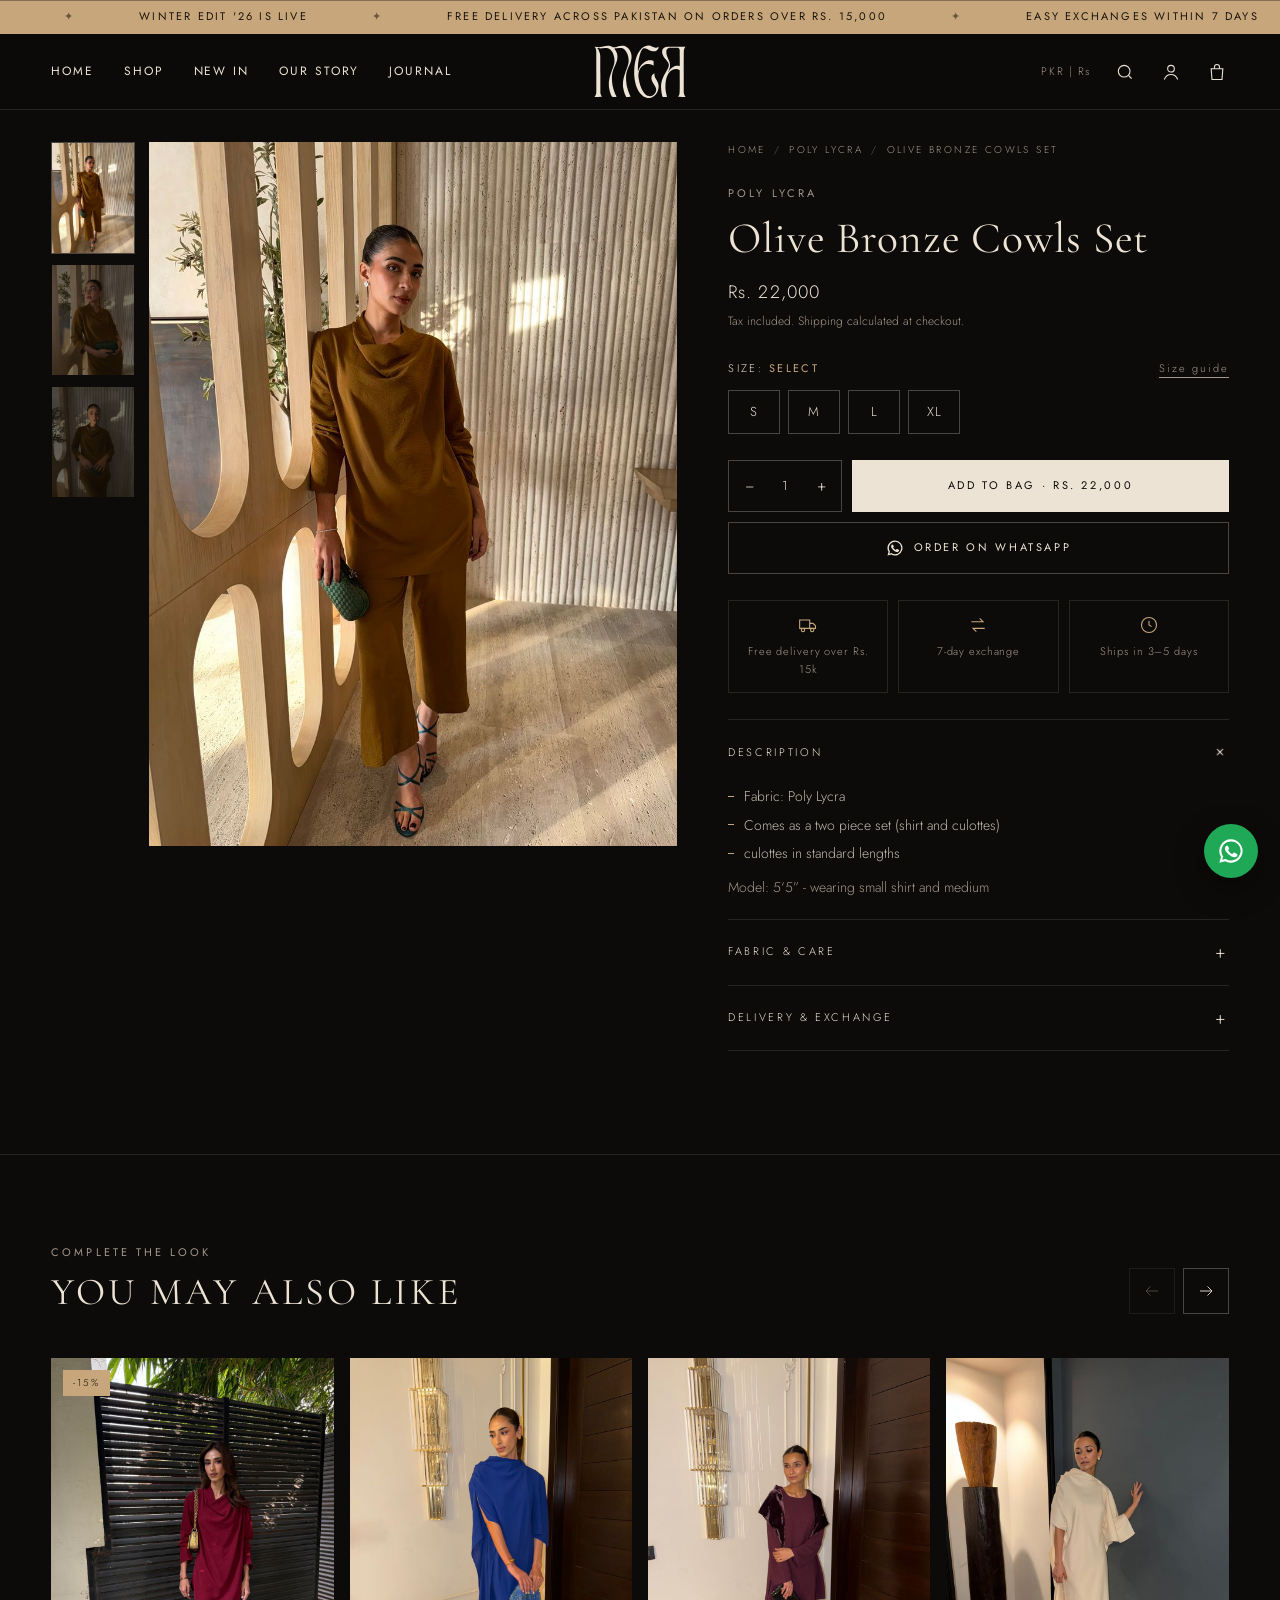
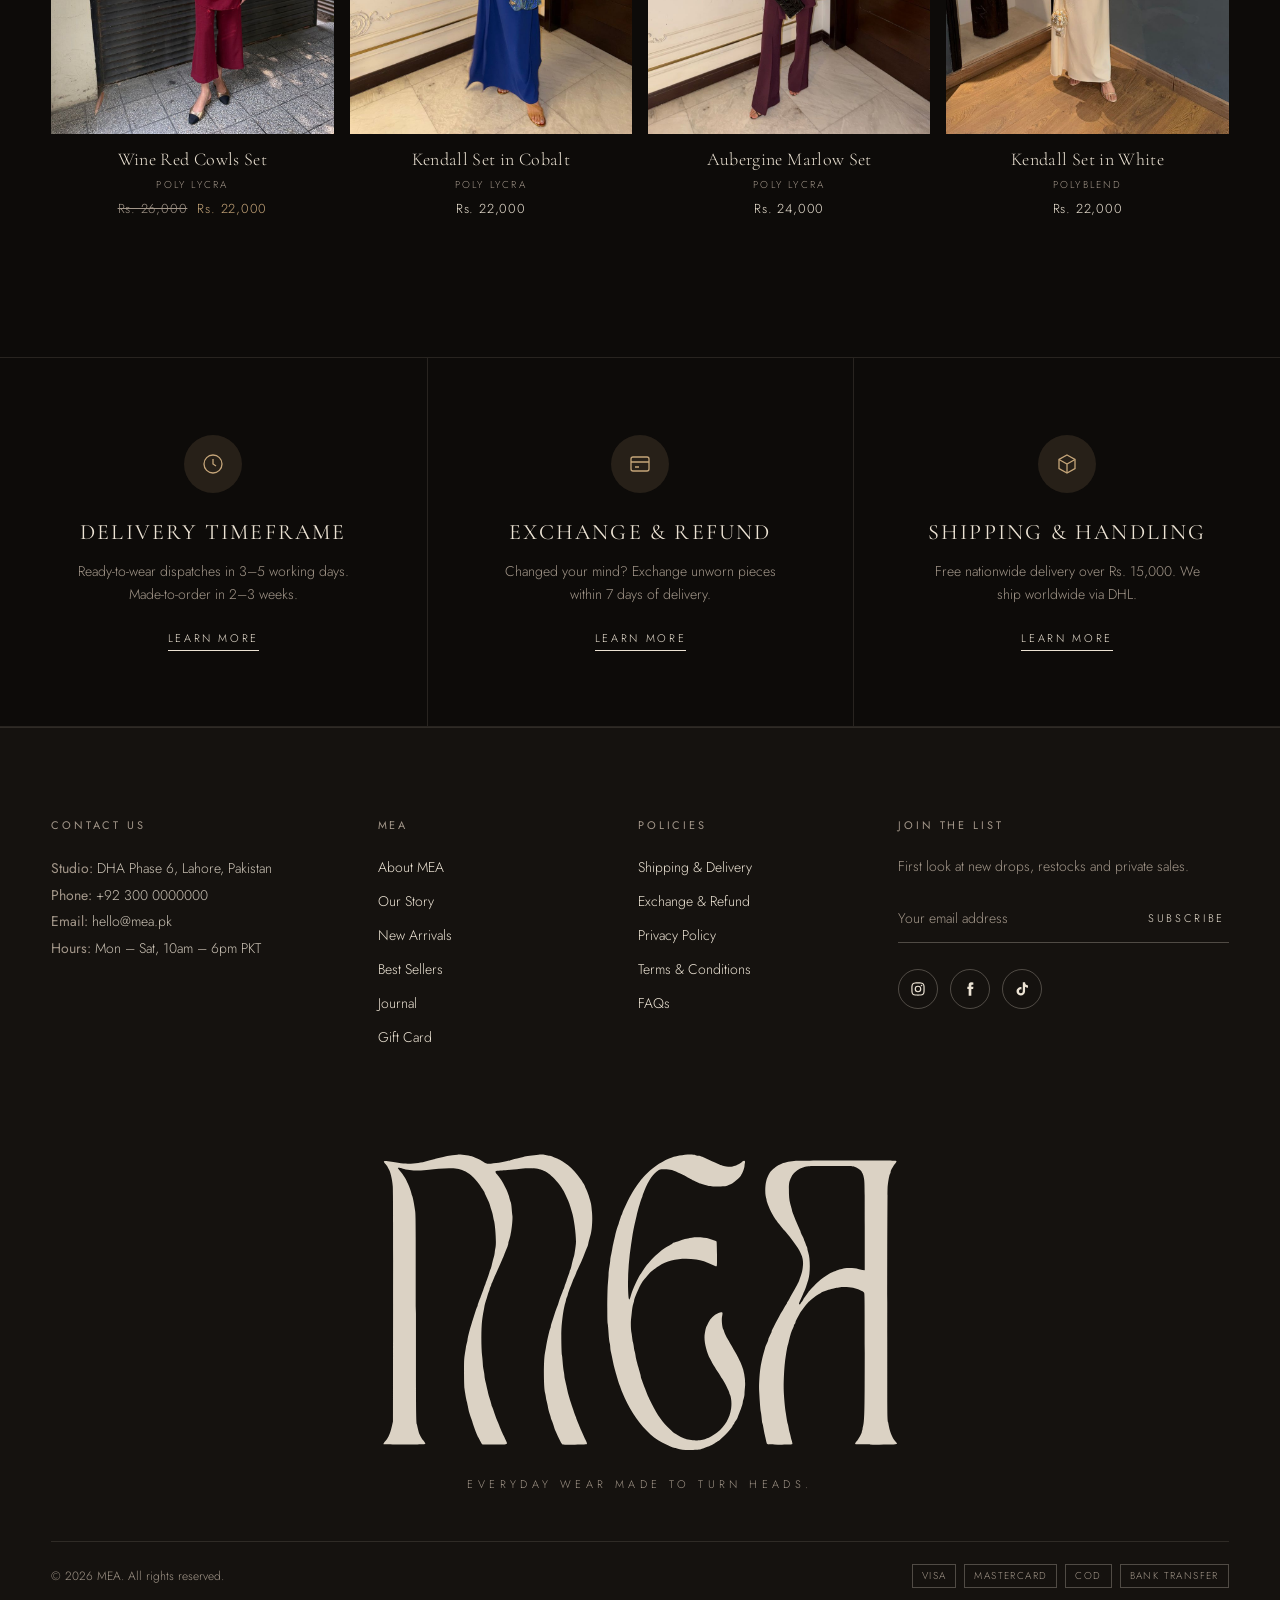
==== commit 734780e0: "Replace hero carousel with About banner, reshuffle homepage, add smooth scrolling - Landing hero is " ====
--- a/product.html
+++ b/product.html
@@ -25,6 +25,7 @@
     </div>
   </section>
 </main>
+<script src="js/vendor/lenis.min.js"></script>
 <script src="js/logo.js"></script>
 <script src="js/products.js"></script>
 <script src="js/app.js"></script>
--- a/css/style.css
+++ b/css/style.css
@@ -212,39 +212,85 @@
 .chip { border: 1px solid var(--line-strong); padding: 7px 14px; font-size: 11px; letter-spacing: .16em; text-transform: uppercase; transition: border-color .3s, color .3s; }
 .chip:hover, .chip.is-active { border-color: var(--accent); color: var(--accent); }
 
-/* ---------- Hero ---------- */
-.hero { position: relative; height: 100vh; height: 100svh; min-height: 560px; max-height: 1000px; overflow: hidden; background: #000; }
-.hero__slide { position: absolute; inset: 0; opacity: 0; visibility: hidden; transition: opacity 1.2s var(--ease), visibility 1.2s; }
-.hero__slide.is-active { opacity: 1; visibility: visible; }
-.hero__panels { position: absolute; inset: 0; display: grid; grid-template-columns: repeat(3, 1fr); gap: 2px; }
-.hero__panels img { width: 100%; height: 100%; object-fit: cover; object-position: center 22%; transform: scale(1.08); transition: transform 7s linear; }
-.hero__slide.is-active .hero__panels img { transform: scale(1); }
-.hero::after {
-  content: ""; position: absolute; inset: 0; pointer-events: none; z-index: 1;
-  background:
-    linear-gradient(90deg, rgba(13,11,9,.55) 0%, rgba(13,11,9,0) 55%),
-    linear-gradient(180deg, rgba(13,11,9,.55) 0%, rgba(13,11,9,0) 28%, rgba(13,11,9,0) 50%, rgba(13,11,9,.85) 100%);
-}
-.hero__content {
-  position: absolute; z-index: 2; left: 0; right: 0; bottom: clamp(48px, 9vh, 96px);
-  display: flex; align-items: flex-end; justify-content: space-between; gap: 32px;
-}
-.hero__copy > * { opacity: 0; transform: translateY(24px); transition: opacity 1s var(--ease), transform 1s var(--ease); }
-.hero__slide.is-active .hero__copy > * { opacity: 1; transform: none; }
-.hero__slide.is-active .hero__copy > *:nth-child(2) { transition-delay: .15s; }
-.hero__slide.is-active .hero__copy > *:nth-child(3) { transition-delay: .3s; }
-.hero__slide.is-active .hero__copy > *:nth-child(4) { transition-delay: .45s; }
-.hero__copy .eyebrow { color: var(--text); margin-bottom: 18px; }
-.hero__copy p { max-width: 420px; margin: 18px 0 28px; color: rgba(236,227,212,.82); font-size: 15px; }
-.hero__controls-wrap { pointer-events: none; justify-content: flex-end !important; }
-.hero__controls { pointer-events: auto; display: flex; align-items: center; gap: 22px; z-index: 3; }
-.hero__dots { display: flex; gap: 10px; }
-.hero__dots button { width: 34px; height: 2px; background: rgba(236,227,212,.3); position: relative; overflow: hidden; }
-.hero__dots button span { position: absolute; inset: 0; background: var(--text); transform: scaleX(0); transform-origin: left; }
-.hero__dots button.is-active span { animation: progress 6.5s linear forwards; }
-@keyframes progress { to { transform: scaleX(1); } }
-.hero__count { font-size: 12px; letter-spacing: .2em; color: var(--muted); }
-
+/* ---------- Smooth scroll (Lenis) ---------- */
+html.lenis, html.lenis body { height: auto; }
+html.lenis { scroll-behavior: auto; }
+.lenis.lenis-smooth { scroll-behavior: auto !important; }
+.lenis.lenis-smooth [data-lenis-prevent] { overscroll-behavior: contain; }
+.lenis.lenis-stopped { overflow: hidden; }
+
+/* ---------- Page transitions ---------- */
+body { animation: pageIn .9s var(--ease) both; }
+@keyframes pageIn { from { opacity: 0; } to { opacity: 1; } }
+html.is-leaving body { opacity: 0; transition: opacity .38s var(--ease); }
+.load-in { animation: loadIn 1.2s var(--ease) both; }
+.load-in:nth-child(2) { animation-delay: .12s; }
+.load-in:nth-child(3) { animation-delay: .24s; }
+.load-in:nth-child(4) { animation-delay: .36s; }
+.load-in:nth-child(5) { animation-delay: .48s; }
+@keyframes loadIn { from { opacity: 0; transform: translateY(28px); } to { opacity: 1; transform: none; } }
+.header.is-hidden { transform: translateY(-100%); }
+
+/* ---------- About hero (landing) ---------- */
+.about-hero {
+  position: relative;
+  display: grid; grid-template-columns: minmax(0, 1fr) minmax(0, 1.08fr);
+  min-height: calc(100svh - 34px);
+  background: var(--bg);
+}
+.about-hero__copy {
+  display: flex; flex-direction: column; justify-content: center;
+  padding: calc(var(--header-h) + 56px) clamp(90px, 12vw, 200px) 88px max(var(--gutter), calc((100vw - var(--max)) / 2 + var(--gutter)));
+}
+.about-hero__copy .display { font-size: clamp(46px, 5.6vw, 92px); margin: 22px 0 28px; }
+.about-hero__copy > p { max-width: 500px; color: rgba(236,227,212,.78); font-size: 16px; line-height: 1.75; margin: 0 0 36px; }
+.about-hero__cta { display: flex; align-items: center; gap: 30px; flex-wrap: wrap; }
+.about-hero__facts { display: grid; grid-template-columns: repeat(3, 1fr); gap: 20px; margin-top: 56px; padding-top: 28px; border-top: 1px solid var(--line); max-width: 480px; }
+.about-hero__facts strong { display: block; font-family: var(--serif); font-weight: 400; font-size: 21px; letter-spacing: .02em; }
+.about-hero__facts span { display: block; font-size: 12px; color: var(--muted); margin-top: 4px; line-height: 1.5; }
+.about-hero__media { position: relative; }
+.about-hero__main { position: absolute; inset: 0; margin: 0; overflow: hidden; }
+.about-hero__main img, .about-hero__inset img { width: 100%; height: 100%; object-fit: cover; object-position: center 25%; transform: scale(1.12); will-change: transform; }
+.about-hero__main::after { content: ""; position: absolute; inset: 0; background: linear-gradient(180deg, rgba(13,11,9,.45), transparent 22%, transparent 75%, rgba(13,11,9,.35)); pointer-events: none; }
+.about-hero__inset {
+  position: absolute; z-index: 2; margin: 0; overflow: hidden;
+  left: clamp(-100px, -6vw, -48px); bottom: 9%; width: clamp(150px, 13vw, 220px); aspect-ratio: 3/4;
+  border: 10px solid var(--bg);
+  animation: loadIn 1.4s .5s var(--ease) both;
+}
+.about-hero__badge {
+  position: absolute; z-index: 3; top: calc(var(--header-h) + 8%); left: clamp(-70px, -4vw, -50px);
+  width: 128px; height: 128px; border-radius: 50%; background: var(--bg);
+  display: flex; align-items: center; justify-content: center;
+}
+.about-hero__badge svg { width: 100%; height: 100%; animation: spin 26s linear infinite; }
+.about-hero__badge text { fill: var(--accent); font-family: var(--sans); font-size: 9px; letter-spacing: 1px; }
+.about-hero__badge::after { content: "✦"; position: absolute; color: var(--text); font-size: 16px; }
+@keyframes spin { to { transform: rotate(360deg); } }
+.scroll-cue { position: absolute; z-index: 3; left: 50%; bottom: 26px; width: 1px; height: 54px; background: var(--line-strong); overflow: hidden; }
+.scroll-cue span { position: absolute; left: 0; top: 0; width: 1px; height: 18px; background: var(--text); animation: cue 2.2s var(--ease) infinite; }
+@keyframes cue { from { transform: translateY(-18px); } to { transform: translateY(54px); } }
+
+.band--slim { padding: 18px 0; }
+.band--slim .band__track span { font-size: clamp(22px, 2.6vw, 36px); }
+
+/* ---------- Campaign banner ---------- */
+.campaign { position: relative; height: clamp(560px, 92vh, 880px); overflow: hidden; display: flex; align-items: center; justify-content: center; text-align: center; }
+.campaign__media { position: absolute; inset: 0; display: grid; grid-template-columns: 1fr 1fr; gap: 2px; overflow: hidden; }
+.campaign__media img { width: 100%; height: 100%; object-fit: cover; object-position: center 30%; transform: scale(1.12); will-change: transform; }
+.campaign::after { content: ""; position: absolute; inset: 0; background: radial-gradient(ellipse at center, rgba(13,11,9,.55), rgba(13,11,9,.25) 70%), linear-gradient(180deg, rgba(13,11,9,.2), rgba(13,11,9,.5)); pointer-events: none; }
+.campaign__copy { position: relative; z-index: 2; padding: 0 var(--gutter); max-width: 760px; }
+.campaign__copy .eyebrow { color: var(--text); }
+.campaign__copy .display { margin: 18px 0 22px; }
+.campaign__copy p { color: rgba(236,227,212,.85); max-width: 480px; margin: 0 auto 32px; font-size: 16px; }
+
+/* ---------- Story ---------- */
+.story { display: grid; grid-template-columns: minmax(0, 1fr) minmax(0, 1.9fr); gap: clamp(32px, 5vw, 80px); align-items: center; }
+.story__copy p { color: var(--muted); margin: 0 0 16px; max-width: 420px; }
+.signature { font-family: var(--serif); font-style: italic; font-size: 22px; color: var(--accent); margin-bottom: 30px; }
+.story__copy .signature { margin: 26px 0 0; }
+.section--line > .container { border-top: 1px solid var(--line); padding-top: clamp(64px, 9vw, 120px); }
+.section--line { padding-top: 0; }
 /* ---------- Sections ---------- */
 .section { padding: clamp(64px, 9vw, 120px) 0; }
 .section--tight { padding: clamp(48px, 6vw, 80px) 0; }
@@ -323,15 +369,6 @@
 .split .tile { aspect-ratio: 4/5; }
 .split .tile__label { bottom: 40px; }
 .split .tile__label strong { font-size: clamp(30px, 3.6vw, 52px); }
-
-/* ---------- Editorial ---------- */
-.editorial { position: relative; display: grid; grid-template-columns: 1.15fr 1fr; min-height: 640px; background: var(--bg-2); border-top: 1px solid var(--line); border-bottom: 1px solid var(--line); }
-.editorial__media { position: relative; display: grid; grid-template-columns: 1.2fr .8fr; gap: 2px; }
-.editorial__media img { width: 100%; height: 100%; object-fit: cover; object-position: center 25%; }
-.editorial__copy { display: flex; flex-direction: column; justify-content: center; padding: clamp(40px, 6vw, 96px); }
-.editorial__copy .display { font-size: clamp(42px, 5.4vw, 84px); margin: 18px 0 26px; }
-.editorial__copy p { color: var(--muted); max-width: 440px; margin: 0 0 34px; }
-.signature { font-family: var(--serif); font-style: italic; font-size: 22px; color: var(--accent); margin-bottom: 30px; }
 
 /* ---------- As seen on ---------- */
 .seen { display: grid; grid-template-columns: repeat(6, 1fr); gap: clamp(14px, 2vw, 28px); }
@@ -543,9 +580,14 @@
   .grid { grid-template-columns: repeat(3, 1fr); }
   .carousel__track { grid-auto-columns: calc((100% - 2 * var(--gap, 16px)) / 3); }
   .footer__grid { grid-template-columns: 1fr 1fr; }
-  .editorial { grid-template-columns: 1fr; }
-  .editorial__media { height: 70vw; max-height: 640px; }
   .seen { grid-template-columns: repeat(3, 1fr); row-gap: 32px; }
+  .about-hero { grid-template-columns: 1fr; min-height: 0; }
+  .about-hero__media { order: -1; height: 78svh; min-height: 480px; }
+  .about-hero__copy { padding: 56px var(--gutter) 72px; }
+  .about-hero__inset { left: auto; right: var(--gutter); bottom: -56px; width: 150px; }
+  .about-hero__badge { top: auto; bottom: -48px; left: var(--gutter); width: 104px; height: 104px; }
+  .scroll-cue { display: none; }
+  .story { grid-template-columns: 1fr; }
   .search__results { grid-template-columns: repeat(4, 1fr); }
 }
 @media (max-width: 860px) {
@@ -573,17 +615,20 @@
   .logo { width: 72px; }
   .header__actions { gap: 16px; }
   .header__actions .hide-sm { display: none; }
-  .hero { height: 88svh; min-height: 520px; }
-  .hero__panels { grid-template-columns: 1fr; }
-  .hero__panels img:not(:first-child) { display: none; }
-  .hero__content { flex-direction: column; align-items: flex-start; bottom: 64px; }
-  .hero__controls-wrap { bottom: 26px; }
-  .hero__count { display: none; }
   .grid, .grid--3 { grid-template-columns: repeat(2, 1fr); }
   .grid.is-one { grid-template-columns: 1fr; }
   .carousel__track, .carousel--3 .carousel__track { grid-auto-columns: 72%; }
   .carousel__nav { display: none; }
   .split { grid-template-columns: 1fr; }
+  .about-hero__media { height: 72svh; min-height: 420px; }
+  .about-hero__inset { width: 112px; border-width: 6px; bottom: -40px; }
+  .about-hero__badge { width: 88px; height: 88px; bottom: -40px; }
+  .about-hero__copy { padding-top: 64px; }
+  .about-hero__facts { gap: 12px; margin-top: 40px; }
+  .about-hero__facts strong { font-size: 17px; }
+  .campaign { height: 82svh; }
+  .campaign__media { grid-template-columns: 1fr; }
+  .campaign__media img:last-child { display: none; }
   .split .tile { aspect-ratio: 4/4.4; }
   .promise { grid-template-columns: 1fr; }
   .promise__item + .promise__item { border-left: 0; border-top: 1px solid var(--line); }
@@ -598,6 +643,8 @@
   .perks { grid-template-columns: 1fr 1fr 1fr; }
   .perks div { padding: 12px 6px; font-size: 10px; }
   .whatsapp { width: 48px; height: 48px; right: 16px; bottom: 16px; }
-  .editorial__media { height: 110vw; }
   .modal__box { padding: 24px 18px; }
 }
+.toolbar, .gallery { transition: top .4s var(--ease); }
+.header-hidden .toolbar { top: 0; }
+@media (min-width: 861px) { .header-hidden .gallery { top: 20px; } }
